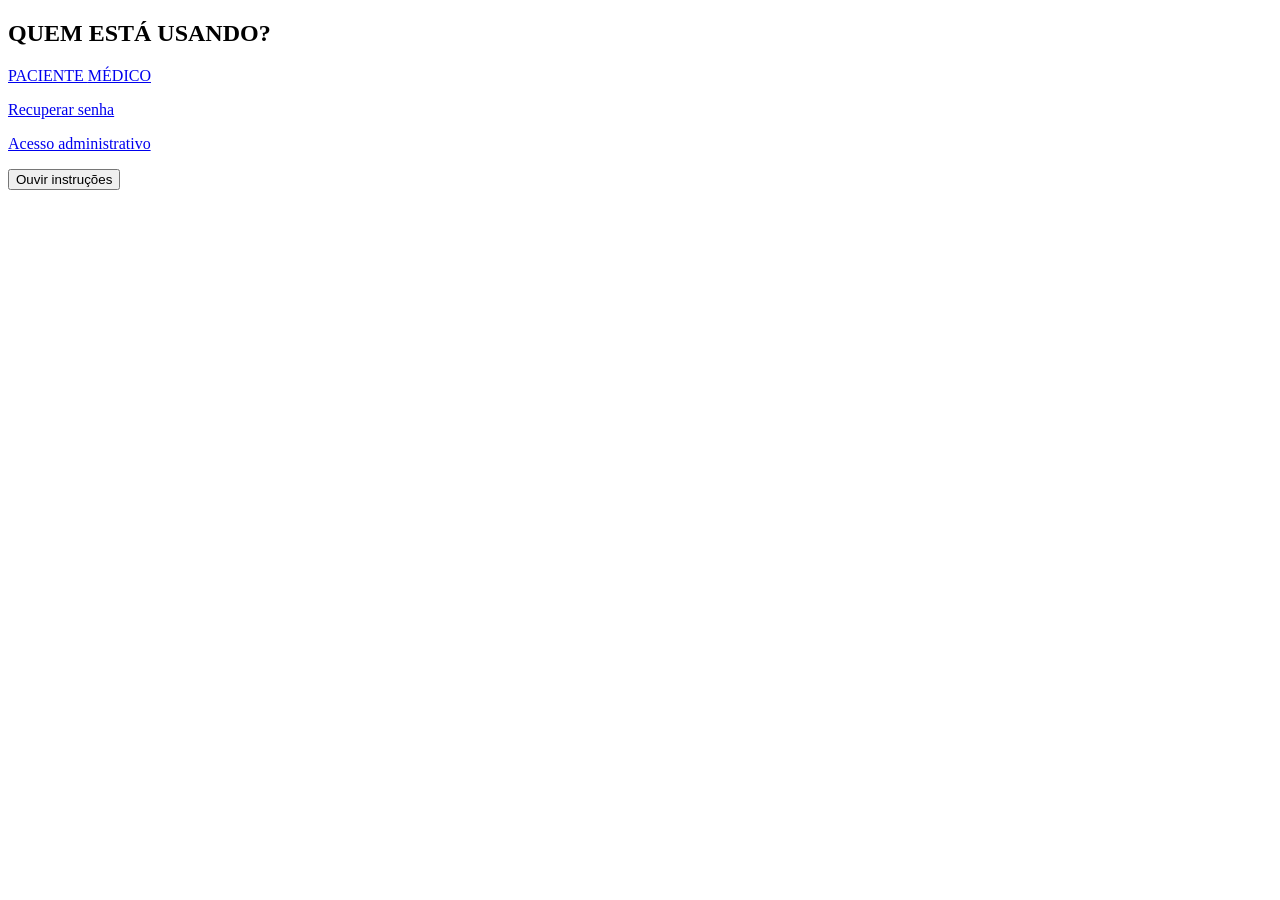
==== index.html @ a2db1374 "Adicionar tela inicial do projeto" ====
<!DOCTYPE html>
<html lang="pt-BR" data-tema="roxo">
<head>
<meta charset="UTF-8">
<meta name="viewport" content="width=device-width, initial-scale=1">
<meta name="theme-color" content="#050505">
<link rel="manifest" href="manifest.json">
<link rel="icon" href="icons/icon-192.png">
<link rel="apple-touch-icon" href="icons/apple-touch-icon.png">
<link rel="stylesheet" href="style.css">
<title>Recordar</title>
</head>
<body class="entrada">
  <main class="caixa larga">
    <h2>QUEM ESTÁ USANDO?</h2>
    <div class="escolhas">
      <a class="escolha paciente" href="html/login.html?tipo=paciente">
        <i data-icone="user"></i>
        PACIENTE
      </a>
      <a class="escolha medico" href="html/login.html?tipo=medico">
        <i data-icone="medico"></i>
        MÉDICO
      </a>
    </div>
    <p class="rodape">
      <a class="btn suave" href="html/recuperar.html"><i data-icone="chave"></i> Recuperar senha</a>
    </p>
    <p class="rodape">
      <a class="link" href="html/login.html?tipo=administrador">Acesso administrativo</a>
    </p>
    <p class="rodape">
      <button class="ouvir-texto" id="ouvir"><i data-icone="som"></i> Ouvir instruções</button>
    </p>
  </main>
  <script src="app.js"></script>
  <script>
    if (sessao.token && sessao.user && PAGINA_DA_AREA[sessao.user.tipo]) {
      location.replace(PAGINA_DA_AREA[sessao.user.tipo]);
    }
    desenharIcones();
    $("#ouvir").addEventListener("click", () =>
      falar("Escolha quem está usando. Aperte Paciente para cuidar da sua saúde, ou Médico para atender seus pacientes. Se esqueceu a senha, aperte Recuperar senha."));
  </script>
</body>
</html>
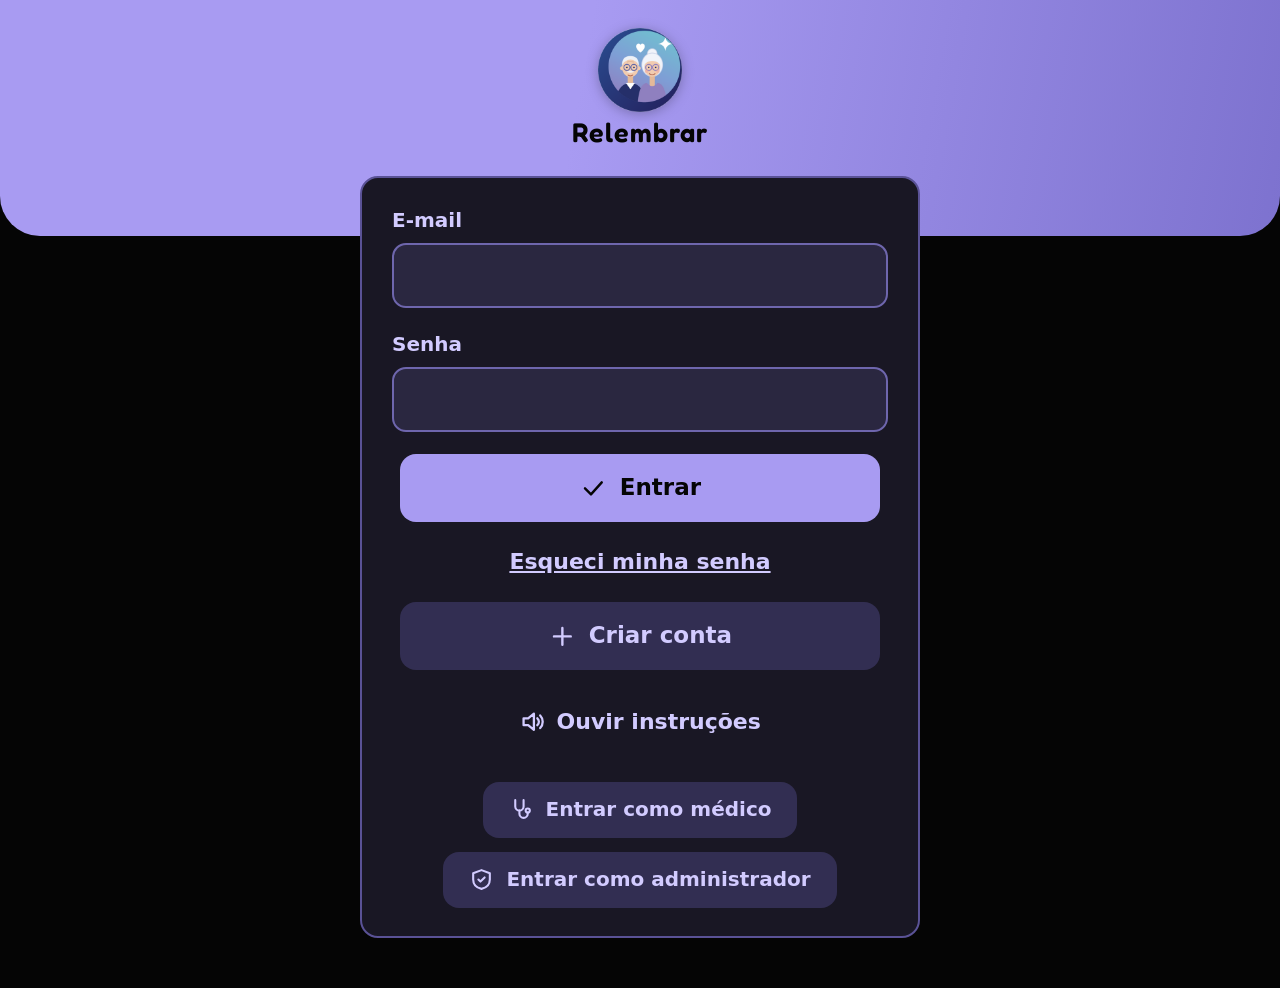
==== commit 6d901588: "Recordar: agenda por data, modo claro, logo Relembrar e remédios do paciente" ====
--- a/index.html
+++ b/index.html
@@ -5,42 +5,17 @@
 <meta name="viewport" content="width=device-width, initial-scale=1">
 <meta name="theme-color" content="#050505">
 <link rel="manifest" href="manifest.json">
-<link rel="icon" href="icons/icon-192.png">
-<link rel="apple-touch-icon" href="icons/apple-touch-icon.png">
+<link rel="icon" type="image/png" href="icons/icon-192.png?v=2">
+<link rel="apple-touch-icon" href="icons/apple-touch-icon.png?v=2">
 <link rel="stylesheet" href="style.css">
 <title>Recordar</title>
 </head>
 <body class="entrada">
-  <main class="caixa larga">
-    <h2>QUEM ESTÁ USANDO?</h2>
-    <div class="escolhas">
-      <a class="escolha paciente" href="html/login.html?tipo=paciente">
-        <i data-icone="user"></i>
-        PACIENTE
-      </a>
-      <a class="escolha medico" href="html/login.html?tipo=medico">
-        <i data-icone="medico"></i>
-        MÉDICO
-      </a>
-    </div>
-    <p class="rodape">
-      <a class="btn suave" href="html/recuperar.html"><i data-icone="chave"></i> Recuperar senha</a>
-    </p>
-    <p class="rodape">
-      <a class="link" href="html/login.html?tipo=administrador">Acesso administrativo</a>
-    </p>
-    <p class="rodape">
-      <button class="ouvir-texto" id="ouvir"><i data-icone="som"></i> Ouvir instruções</button>
-    </p>
-  </main>
+  <noscript><p class="rodape"><a class="link" href="html/login.html">Entrar no Recordar</a></p></noscript>
   <script src="app.js"></script>
   <script>
-    if (sessao.token && sessao.user && PAGINA_DA_AREA[sessao.user.tipo]) {
-      location.replace(PAGINA_DA_AREA[sessao.user.tipo]);
-    }
-    desenharIcones();
-    $("#ouvir").addEventListener("click", () =>
-      falar("Escolha quem está usando. Aperte Paciente para cuidar da sua saúde, ou Médico para atender seus pacientes. Se esqueceu a senha, aperte Recuperar senha."));
+    const logado = sessao.token && sessao.user && PAGINA_DA_AREA[sessao.user.tipo];
+    location.replace(logado ? PAGINA_DA_AREA[sessao.user.tipo] : "html/login.html");
   </script>
 </body>
 </html>
--- a/style.css
+++ b/style.css
@@ -0,0 +1,384 @@
+:root {
+  --perigo: #cf3f5c;
+  --aviso: #b9651c;
+  --ok: #2d7a45;
+  --raio: 18px;
+  font-size: 20px;
+}
+
+[data-tema="roxo"] {
+  --fundo: #050505;
+  --cartao: #191724;
+  --borda: #5a5296;
+  --lateral: #100f18;
+  --texto: #ffffff;
+  --texto-suave: #dcd7fa;
+  --campo: #2a2740;
+  --campo-borda: #6e66ad;
+  --rotulo: #d2cbff;
+  --botao: #a89bf2;
+  --botao-texto: #050505;
+  --suave: #322e52;
+  --forte: #d2cbff;
+  --topo: linear-gradient(100deg, #a89bf2 0%, #a89bf2 45%, #7d72cf 100%);
+  --topo-texto: #050505;
+  --destaque: #a89bf2;
+  --destaque-texto: #050505;
+}
+
+[data-tema="azul"] {
+  --fundo: #090909;
+  --cartao: #131c22;
+  --borda: #3f6f8a;
+  --lateral: #0d1418;
+  --texto: #ffffff;
+  --texto-suave: #d3e9f5;
+  --campo: #1b2a34;
+  --campo-borda: #4f89a8;
+  --rotulo: #bfe3f7;
+  --botao: #7bc3e9;
+  --botao-texto: #090909;
+  --suave: #1d3442;
+  --forte: #bfe3f7;
+  --topo: linear-gradient(100deg, #7bc3e9 0%, #7bc3e9 45%, #4f97c0 100%);
+  --topo-texto: #090909;
+  --destaque: #7bc3e9;
+  --destaque-texto: #090909;
+}
+
+[data-tema="laranja"],
+.modo-claro[data-tema="laranja"] {
+  --fundo: #efefef;
+  --cartao: #ffffff;
+  --borda: #86939b;
+  --lateral: #2b3153;
+  --texto: #2b3153;
+  --texto-suave: #505870;
+  --campo: #ffffff;
+  --campo-borda: #505870;
+  --rotulo: #2b3153;
+  --botao: #2b3153;
+  --botao-texto: #efefef;
+  --suave: #d3d8de;
+  --forte: #2b3153;
+  --topo: linear-gradient(100deg, #2b3153 0%, #2b3153 40%, #505870 100%);
+  --topo-texto: #efefef;
+  --destaque: #2b3153;
+  --destaque-texto: #efefef;
+}
+[data-tema="laranja"] .campo input, [data-tema="laranja"] .campo select { color-scheme: light; }
+[data-tema="laranja"] .voltar { background: rgba(255, 255, 255, 0.18); }
+[data-tema="laranja"] .lateral nav a.ativa { background: #efefef; color: #2b3153; }
+
+.texto-maior { font-size: 23px; }
+
+/* MODO CLARO: só vale quando a pessoa liga "Modo claro" no Perfil */
+.modo-claro[data-tema="roxo"] {
+  --fundo: #f5f3fc;
+  --cartao: #ffffff;
+  --borda: #cbc3ef;
+  --lateral: #ffffff;
+  --texto: #1c1730;
+  --texto-suave: #4b4466;
+  --campo: #ffffff;
+  --campo-borda: #8b80cf;
+  --rotulo: #3d3391;
+  --botao: #4f3fb8;
+  --botao-texto: #ffffff;
+  --suave: #ebe7fb;
+  --forte: #3d3391;
+  --topo: linear-gradient(100deg, #e4defc 0%, #d6cdfa 55%, #c2b6f4 100%);
+  --topo-texto: #1c1730;
+  --destaque: #ece8fd;
+  --destaque-texto: #1c1730;
+}
+.modo-claro[data-tema="azul"] {
+  --fundo: #f1f7fb;
+  --cartao: #ffffff;
+  --borda: #b9d9ea;
+  --lateral: #ffffff;
+  --texto: #0e2230;
+  --texto-suave: #3a5365;
+  --campo: #ffffff;
+  --campo-borda: #5e9bbd;
+  --rotulo: #14506e;
+  --botao: #17668f;
+  --botao-texto: #ffffff;
+  --suave: #e2f1f9;
+  --forte: #14506e;
+  --topo: linear-gradient(100deg, #dceffa 0%, #c8e6f6 55%, #a9d6ef 100%);
+  --topo-texto: #0e2230;
+  --destaque: #e2f1f9;
+  --destaque-texto: #0e2230;
+}
+.modo-claro:not([data-tema="laranja"]) .lateral { color: var(--texto); }
+.modo-claro:not([data-tema="laranja"]) .lateral nav a { color: var(--texto); }
+.modo-claro:not([data-tema="laranja"]) .lateral nav a:hover { background: var(--suave); }
+.modo-claro:not([data-tema="laranja"]) .lateral nav a.ativa { background: var(--botao); color: var(--botao-texto); }
+.modo-claro:not([data-tema="laranja"]) .quem { background: var(--suave); color: var(--forte); }
+.modo-claro:not([data-tema="laranja"]) .voltar { background: rgba(0, 0, 0, 0.08); }
+.modo-claro:not([data-tema="laranja"]) .selo.livre { background: #d6f1de; color: #14532d; }
+.modo-claro:not([data-tema="laranja"]) .selo.encerrado { background: #e7e7ea; color: #3b3b45; }
+.modo-claro:not([data-tema="laranja"]) .agenda { border: 2px solid var(--borda); }
+.modo-claro:not([data-tema="laranja"]) .agenda-item { background: #ffffff; border: 2px solid var(--borda); }
+.modo-claro:not([data-tema="laranja"]) .agenda-item.tomado { background: var(--suave); }
+.modo-claro:not([data-tema="laranja"]) .ouvir { border-color: var(--cartao); box-shadow: 0 2px 10px rgba(0, 0, 0, 0.25); }
+.modo-claro:not([data-tema="laranja"]) #toast { border-color: transparent; box-shadow: 0 2px 12px rgba(0, 0, 0, 0.25); }
+.modo-claro:not([data-tema="laranja"]) dialog::backdrop { background: rgba(20, 18, 40, 0.55); }
+
+* { box-sizing: border-box; }
+html, body { margin: 0; }
+body {
+  font-family: "Inter", "Segoe UI", system-ui, -apple-system, Roboto, Arial, sans-serif;
+  background: var(--fundo);
+  color: var(--texto);
+  line-height: 1.45;
+  min-height: 100vh;
+}
+h1, h2, h3, p { margin: 0; }
+[hidden] { display: none !important; }
+svg.icone { width: 1.25em; height: 1.25em; flex: none; stroke: currentColor; fill: none; stroke-width: 2; stroke-linecap: round; stroke-linejoin: round; }
+
+.btn {
+  display: inline-flex; align-items: center; justify-content: center; gap: 0.6rem;
+  min-height: 68px; padding: 0.5rem 2rem;
+  border: 0; border-radius: 16px;
+  font: inherit; font-size: 1.15rem; font-weight: 800; text-decoration: none; text-align: center;
+  background: var(--botao); color: var(--botao-texto);
+  cursor: pointer; transition: filter 0.15s, transform 0.05s;
+}
+.btn:hover { filter: brightness(1.1); }
+.btn:active { transform: translateY(1px); }
+.btn:focus-visible, a:focus-visible, input:focus-visible, textarea:focus-visible, select:focus-visible, button:focus-visible {
+  outline: 4px solid var(--texto); outline-offset: 3px;
+}
+.btn[disabled] { opacity: 0.6; cursor: wait; }
+.btn.suave { background: var(--suave); color: var(--forte); }
+.btn.perigo { background: var(--perigo); color: #fff; }
+.btn.verde { background: var(--ok); color: #fff; }
+.btn.aviso { background: var(--aviso); color: #fff; }
+.btn.largo { width: 100%; max-width: 24rem; }
+.btn.pequeno { min-height: 56px; padding: 0.4rem 1.3rem; font-size: 1rem; }
+.link { color: var(--forte); font-weight: 700; font-size: 1.1rem; }
+
+.campo { display: block; margin-bottom: 1.1rem; }
+.campo > span { display: block; font-weight: 700; color: var(--rotulo); margin-bottom: 0.4rem; }
+.campo input, .campo textarea, .campo select {
+  width: 100%; min-height: 62px; padding: 0.8rem 1rem;
+  border: 2px solid var(--campo-borda); border-radius: 14px;
+  background: var(--campo); color: var(--texto); font: inherit;
+}
+.campo textarea { min-height: 110px; resize: vertical; }
+.campo input:focus, .campo textarea:focus, .campo select:focus { border-color: var(--texto); outline: none; }
+.campo select {
+  cursor: pointer; appearance: none; -webkit-appearance: none; padding-right: 3.2rem;
+  background-image: url("data:image/svg+xml,%3Csvg xmlns='http://www.w3.org/2000/svg' viewBox='0 0 24 24' fill='none' stroke='%23ffffff' stroke-width='2.5' stroke-linecap='round' stroke-linejoin='round'%3E%3Cpath d='M6 9l6 6 6-6'/%3E%3C/svg%3E");
+  background-repeat: no-repeat; background-position: right 1rem center; background-size: 1.4rem;
+}
+[data-tema="laranja"] .campo select, .modo-claro .campo select {
+  background-image: url("data:image/svg+xml,%3Csvg xmlns='http://www.w3.org/2000/svg' viewBox='0 0 24 24' fill='none' stroke='%232b3153' stroke-width='2.5' stroke-linecap='round' stroke-linejoin='round'%3E%3Cpath d='M6 9l6 6 6-6'/%3E%3C/svg%3E");
+}
+.campo ::placeholder { color: var(--texto-suave); opacity: 0.8; }
+.modo-claro .campo input, .modo-claro .campo select { color-scheme: light; }
+.campo input, .campo select { color-scheme: dark; }
+.grade-2 { display: grid; grid-template-columns: 1fr 1fr; gap: 0 1.2rem; }
+.erro-form { color: #fff; background: var(--perigo); font-weight: 700; margin-bottom: 1rem; padding: 0.8rem 1rem; border-radius: 12px; }
+.dica { color: var(--texto-suave); margin-bottom: 1rem; }
+
+.opcoes { border: 0; padding: 0; margin: 0 0 1.1rem; min-width: 0; }
+.opcoes legend { font-weight: 700; color: var(--rotulo); margin-bottom: 0.4rem; padding: 0; }
+.opcoes .caixas { display: grid; grid-template-columns: repeat(auto-fill, minmax(230px, 1fr)); gap: 0.6rem; }
+.opcoes label { display: flex; align-items: center; gap: 0.7rem; min-height: 62px; padding: 0.5rem 1rem; border-radius: 14px; border: 2px solid var(--campo-borda); background: var(--campo); cursor: pointer; overflow-wrap: anywhere; }
+.opcoes input { width: 28px; height: 28px; flex: none; accent-color: var(--botao); }
+.opcoes .caixas.horas { grid-template-columns: repeat(auto-fill, minmax(150px, 1fr)); }
+.opcoes .caixas.horas label { white-space: nowrap; overflow-wrap: normal; font-variant-numeric: tabular-nums; }
+.etiquetas { display: flex; flex-wrap: wrap; gap: 0.4rem; }
+.seletor .escolhidas { gap: 0.6rem; margin-bottom: 0.8rem; }
+.seletor .escolhida {
+  display: inline-flex; align-items: center; gap: 0.5rem; min-height: 52px; padding: 0.3rem 0.4rem 0.3rem 1rem;
+  border-radius: 14px; border: 2px solid var(--campo-borda); background: var(--suave); color: var(--forte); font-weight: 700;
+}
+.seletor .escolhida button {
+  width: 40px; height: 40px; flex: none; display: grid; place-items: center; border: 0; border-radius: 10px;
+  background: rgba(0, 0, 0, 0.18); color: inherit; cursor: pointer;
+}
+.seletor .escolhida button:hover { background: var(--perigo); color: #fff; }
+.seletor .campo { margin-bottom: 0; }
+
+.cartao { background: var(--cartao); border: 2px solid var(--borda); border-radius: var(--raio); padding: 1.4rem 1.5rem; }
+.cartao h2 { font-size: 1.35rem; margin-bottom: 1rem; }
+.cartao h3 { font-size: 1.25rem; }
+.lista { display: grid; grid-template-columns: repeat(auto-fill, minmax(340px, 1fr)); gap: 1.2rem; }
+.item { display: flex; flex-direction: column; gap: 0.45rem; }
+.item .acoes { display: flex; flex-wrap: wrap; gap: 0.7rem; margin-top: 0.9rem; }
+.item p { color: var(--texto-suave); display: flex; flex-wrap: wrap; align-items: center; gap: 0.15rem 0.5rem; }
+.item p b { color: var(--texto); font-weight: 700; overflow-wrap: anywhere; }
+.vazio { color: var(--texto); font-size: 1.15rem; font-weight: 700; padding: 1rem 0; grid-column: 1 / -1; }
+.selo { align-self: flex-start; padding: 0.2rem 0.8rem; border-radius: 10px; font-size: 0.95rem; font-weight: 700; background: var(--suave); color: var(--forte); }
+.selo.livre { background: #1f5230; color: #d5f5dc; }
+.selo.encerrado { background: #3a3a40; color: #e6e6ea; }
+.colunas { display: grid; grid-template-columns: 1fr 1fr; gap: 1.5rem; align-items: start; }
+.pilha { display: flex; flex-direction: column; gap: 1rem; }
+.barra { display: flex; flex-wrap: wrap; gap: 0.8rem; align-items: center; margin-bottom: 1.3rem; }
+.barra .campo { margin: 0; flex: 1; min-width: 240px; }
+.abas { display: flex; gap: 0.6rem; }
+.abas button { min-height: 62px; padding: 0 1.6rem; border: 2px solid var(--borda); border-radius: 14px; background: var(--cartao); color: var(--texto); font: inherit; font-size: 1.1rem; font-weight: 800; cursor: pointer; }
+.abas button.ativa { background: var(--botao); color: var(--botao-texto); border-color: var(--botao); }
+
+.tabela { width: 100%; border-collapse: collapse; }
+.tabela th, .tabela td { text-align: left; padding: 0.75rem 0.4rem; border-bottom: 1px solid var(--borda); vertical-align: top; }
+.tabela th { color: var(--rotulo); font-weight: 700; width: 40%; }
+.tabela tr:last-child td, .tabela tr:last-child th { border-bottom: 0; }
+.dados { display: grid; gap: 0.9rem; margin: 0 0 1.3rem; }
+.dados div { display: grid; gap: 0.1rem; }
+.dados dt { color: var(--rotulo); font-weight: 700; }
+.dados dd { margin: 0; font-weight: 600; overflow-wrap: anywhere; }
+
+.agenda { background: var(--destaque); color: var(--destaque-texto); border: 0; }
+.agenda h2 { font-size: 1.6rem; }
+.agenda-lista { display: flex; flex-direction: column; gap: 0.7rem; }
+.agenda-item { display: flex; align-items: center; gap: 1rem; padding: 0.8rem 1rem; border-radius: 16px; background: rgba(255, 255, 255, 0.6); }
+.agenda-item .hora { font-size: 1.6rem; font-weight: 800; font-variant-numeric: tabular-nums; min-width: 4.4rem; }
+.agenda-item .oque { flex: 1; min-width: 0; overflow-wrap: anywhere; }
+.agenda-item .nome { display: block; font-size: 1.2rem; font-weight: 800; }
+.agenda-item .qtd { display: block; font-weight: 600; }
+.marcar {
+  width: 60px; height: 60px; flex: none; border-radius: 14px; cursor: pointer;
+  border: 4px solid var(--destaque-texto); background: #fff; color: transparent;
+  display: grid; place-items: center;
+}
+.marcar .icone { width: 2.2rem; height: 2.2rem; stroke-width: 3.5; }
+.marcar:focus-visible { outline-color: var(--destaque-texto); }
+.agenda-item.tomado { background: rgba(255, 255, 255, 0.3); }
+.agenda-item.tomado .marcar { background: var(--destaque-texto); color: #fff; }
+.agenda-item.tomado .nome { text-decoration: line-through; }
+.agenda-dia { display: flex; align-items: center; gap: 0.5rem; font-weight: 600; margin: -0.4rem 0 1rem; }
+.agenda-dia.teste { background: var(--destaque-texto); color: var(--destaque); padding: 0.6rem 0.9rem; border-radius: 12px; }
+.agenda-vazia { font-weight: 700; font-size: 1.1rem; padding: 0.6rem 0; }
+.agenda-teste { margin-top: 1.2rem; }
+.agenda-link { display: inline-flex; align-items: center; gap: 0.5rem; min-height: 48px; padding: 0; background: none; border: 0; font: inherit; font-weight: 700; color: inherit; text-decoration: underline; cursor: pointer; }
+.agenda-escolha { display: flex; flex-wrap: wrap; gap: 0.8rem; align-items: flex-end; }
+.agenda-escolha .campo { margin: 0; flex: 1; min-width: 200px; }
+.agenda .campo > span { color: var(--destaque-texto); }
+.agenda .btn { background: var(--destaque-texto); color: var(--destaque); }
+.agenda-link:focus-visible, .agenda .btn:focus-visible { outline-color: var(--destaque-texto); }
+
+.chave { display: flex; align-items: center; justify-content: space-between; gap: 1rem; padding: 0.7rem 0; cursor: pointer; font-weight: 700; font-size: 1.1rem; }
+.chave input { appearance: none; flex: none; width: 76px; height: 42px; border-radius: 999px; background: #7d7a8c; position: relative; cursor: pointer; transition: background 0.15s; }
+.chave input::after { content: ""; position: absolute; top: 4px; left: 4px; width: 34px; height: 34px; border-radius: 50%; background: #fff; transition: left 0.15s; }
+.chave input:checked { background: var(--botao); }
+.chave input:checked::after { left: 38px; }
+
+.entrada { display: flex; flex-direction: column; align-items: center; }
+.entrada .faixa {
+  width: 100%; min-height: 190px; padding: 2.2rem 5rem 4.5rem; text-align: center;
+  background: var(--topo); color: var(--topo-texto);
+  border-radius: 0 0 40px 40px; position: relative;
+}
+.faixa h1 { font-size: 2.2rem; }
+.entrada .faixa.com-marca { padding-top: 1.4rem; min-height: 210px; }
+.marca { display: flex; flex-direction: column; align-items: center; gap: 0.35rem; }
+.marca img { width: 84px; height: 84px; filter: drop-shadow(0 2px 6px rgba(0, 0, 0, 0.25)); }
+.marca-nome { font-family: "Fredoka", "Trebuchet MS", "Segoe UI", sans-serif; font-weight: 600; font-size: 1.35rem; letter-spacing: 0.04em; line-height: 1; }
+.faixa .voltar { position: absolute; left: 1.5rem; top: 1.5rem; }
+.voltar { display: inline-flex; align-items: center; justify-content: center; width: 60px; height: 60px; flex: none; border-radius: 14px; background: rgba(0, 0, 0, 0.2); color: var(--topo-texto); text-decoration: none; }
+.voltar .icone { width: 1.8rem; height: 1.8rem; stroke-width: 3; }
+.entrada .caixa { width: min(92vw, 560px); margin: -3rem 0 2.5rem; position: relative; }
+.entrada .caixa.larga { width: min(92vw, 780px); }
+.entrada .caixa:not(.cartao) { margin-top: 2.5rem; }
+.entrada .caixa h2 { text-align: center; font-size: 1.7rem; letter-spacing: 0.04em; margin-bottom: 1.5rem; }
+.entrada .rodape { text-align: center; margin-top: 1.2rem; color: var(--texto-suave); display: flex; justify-content: center; }
+.entrada form .btn.largo { display: flex; margin-inline: auto; }
+.abas.centro { justify-content: center; margin-bottom: 1.3rem; }
+.entrada .rodape.outros-acessos { flex-wrap: wrap; gap: 0.7rem; margin-top: 1.6rem; }
+
+.escolhas { display: flex; flex-direction: column; align-items: center; gap: 1.4rem; margin-bottom: 1.8rem; }
+.escolha {
+  display: flex; flex-direction: column; align-items: center; justify-content: center; gap: 0.8rem;
+  width: min(84vw, 300px); height: 220px; border-radius: 36px;
+  font-size: 1.8rem; font-weight: 800; letter-spacing: 0.06em; text-decoration: none;
+}
+.escolha:hover { filter: brightness(1.08); }
+.escolha .icone { width: 5.2rem; height: 5.2rem; stroke-width: 1.8; }
+.escolha.paciente { background: linear-gradient(160deg, #a89bf2, #7468cc); color: #050505; }
+.escolha.medico { background: linear-gradient(160deg, #7bc3e9, #4f97c0); color: #090909; }
+.escolha:focus-visible { outline: 5px solid #fff; outline-offset: 4px; }
+
+.app { display: grid; grid-template-columns: 330px 1fr; }
+.lateral {
+  position: sticky; top: 0; height: 100vh; padding: 1.2rem 1rem; color: #fff;
+  background: var(--lateral); border-right: 2px solid var(--borda);
+  display: flex; flex-direction: column; gap: 1.2rem;
+}
+.logo-espaco { height: 110px; display: grid; place-items: center; }
+.logo-espaco img { max-width: 100%; max-height: 100%; }
+.lateral nav { display: flex; flex-direction: column; gap: 0.5rem; }
+.lateral nav a { display: flex; align-items: center; gap: 0.9rem; min-height: 68px; padding: 0 1.1rem; border-radius: 16px; color: #fff; text-decoration: none; font-size: 1.25rem; font-weight: 800; }
+.lateral nav a .icone { width: 1.6rem; height: 1.6rem; }
+.lateral nav a:hover { background: rgba(255, 255, 255, 0.14); }
+.lateral nav a.ativa { background: var(--botao); color: var(--botao-texto); }
+.quem { margin-top: auto; padding: 1rem; border-radius: 16px; background: rgba(255, 255, 255, 0.14); overflow-wrap: anywhere; font-size: 1.1rem; font-weight: 700; }
+.quem small { display: block; font-size: 1rem; font-weight: 600; }
+main { min-width: 0; }
+.topo {
+  display: flex; align-items: center; gap: 1.2rem; min-height: 120px; padding: 1.4rem 2.2rem;
+  background: var(--topo); color: var(--topo-texto);
+  border-radius: 0 0 0 36px;
+}
+.topo h1 { font-size: 2.1rem; overflow-wrap: anywhere; }
+.conteudo { padding: 1.8rem 2.2rem 7rem; max-width: 1280px; }
+.ouvir { position: fixed; right: 1.6rem; bottom: 1.6rem; width: 72px; height: 72px; border-radius: 50%; border: 3px solid #fff; background: #4f3fd6; color: #fff; cursor: pointer; display: grid; place-items: center; z-index: 5; }
+.ouvir .icone { width: 2rem; height: 2rem; }
+.entrada .ouvir-texto { display: inline-flex; align-items: center; gap: 0.5rem; background: none; border: 0; font: inherit; font-size: 1.1rem; font-weight: 700; color: var(--forte); cursor: pointer; min-height: 56px; }
+.painel { display: grid; grid-template-columns: repeat(auto-fit, minmax(220px, 1fr)); gap: 1.4rem; margin-bottom: 1.6rem; }
+.painel a { text-decoration: none; color: var(--texto); text-align: center; display: flex; flex-direction: column; gap: 0.5rem; align-items: center; padding: 2rem 1rem; }
+.painel a:hover { border-color: var(--botao); }
+.painel .icone { width: 3rem; height: 3rem; color: var(--forte); }
+.painel strong { font-size: 2.4rem; }
+.painel span { letter-spacing: 0.05em; font-weight: 800; font-size: 1.05rem; }
+
+#toast { position: fixed; left: 50%; bottom: 2rem; transform: translateX(-50%); max-width: 90vw; padding: 1rem 1.6rem; border-radius: 14px; border: 2px solid #fff; background: var(--ok); color: #fff; font-size: 1.1rem; font-weight: 800; z-index: 20; }
+#toast.erro { background: var(--perigo); }
+dialog { border: 2px solid var(--borda); border-radius: var(--raio); padding: 1.8rem; width: min(92vw, 520px); max-height: 90vh; overflow-y: auto; background: var(--cartao); color: var(--texto); }
+dialog::backdrop { background: rgba(0, 0, 0, 0.75); }
+dialog h2 { margin-bottom: 0.6rem; }
+dialog.largo { width: min(92vw, 680px); }
+dialog form { margin-top: 1rem; }
+dialog .acoes { display: flex; gap: 0.8rem; justify-content: flex-end; margin-top: 1.5rem; flex-wrap: wrap; }
+
+@media (prefers-reduced-motion: reduce) { * { transition: none !important; } }
+
+@media (max-width: 900px) {
+  .app { display: block; }
+  .lateral { position: fixed; top: auto; bottom: 0; left: 0; right: 0; height: auto; padding: 0.4rem; flex-direction: row; z-index: 10; border-right: 0; border-top: 2px solid var(--borda); }
+  .lateral .logo-espaco, .lateral .quem { display: none; }
+  .lateral nav { flex-direction: row; flex: 1; justify-content: space-around; gap: 0.2rem; }
+  .lateral nav a { flex: 1; min-width: 0; flex-direction: column; justify-content: center; gap: 0.1rem; font-size: 0.85rem; padding: 0.4rem 0.2rem; text-align: center; }
+  .topo { border-radius: 0 0 28px 28px; padding: 1.2rem; min-height: 100px; }
+  .conteudo { padding: 1.2rem 1rem 10rem; }
+  .colunas, .grade-2 { grid-template-columns: 1fr; }
+  .painel { grid-template-columns: 1fr 1fr; gap: 0.9rem; }
+  .lista { grid-template-columns: repeat(auto-fill, minmax(290px, 1fr)); }
+  .entrada .faixa { padding-inline: 5rem; }
+  .ouvir { bottom: 6.4rem; }
+  #toast { bottom: 11.5rem; }
+}
+
+@media (max-width: 480px) {
+  :root { font-size: 17px; }
+  .texto-maior { font-size: 19px; }
+  .lateral nav { gap: 0; }
+  .lateral nav a { font-size: 0.56rem; padding: 0.3rem 0; letter-spacing: -0.02em; min-height: 60px; border-radius: 12px; }
+  .lista, .opcoes .caixas { grid-template-columns: 1fr; }
+  .barra .campo { min-width: 100%; }
+  .topo h1 { font-size: 1.6rem; }
+  .entrada .faixa { padding: 1.6rem 1rem 4.2rem 5.2rem; text-align: left; min-height: 160px; }
+  .entrada .faixa h1 { font-size: 1.7rem; }
+  .entrada .faixa.com-marca { padding: 1.1rem 1rem 4.2rem; text-align: center; min-height: 190px; }
+  .marca img { width: 72px; height: 72px; }
+  .faixa .voltar { left: 1rem; top: 1.2rem; }
+  .cartao { padding: 1.1rem; }
+  .btn { padding-inline: 1.2rem; }
+  .agenda-item { gap: 0.7rem; padding: 0.7rem; }
+  .agenda-item .hora { font-size: 1.35rem; min-width: 3.6rem; }
+}
